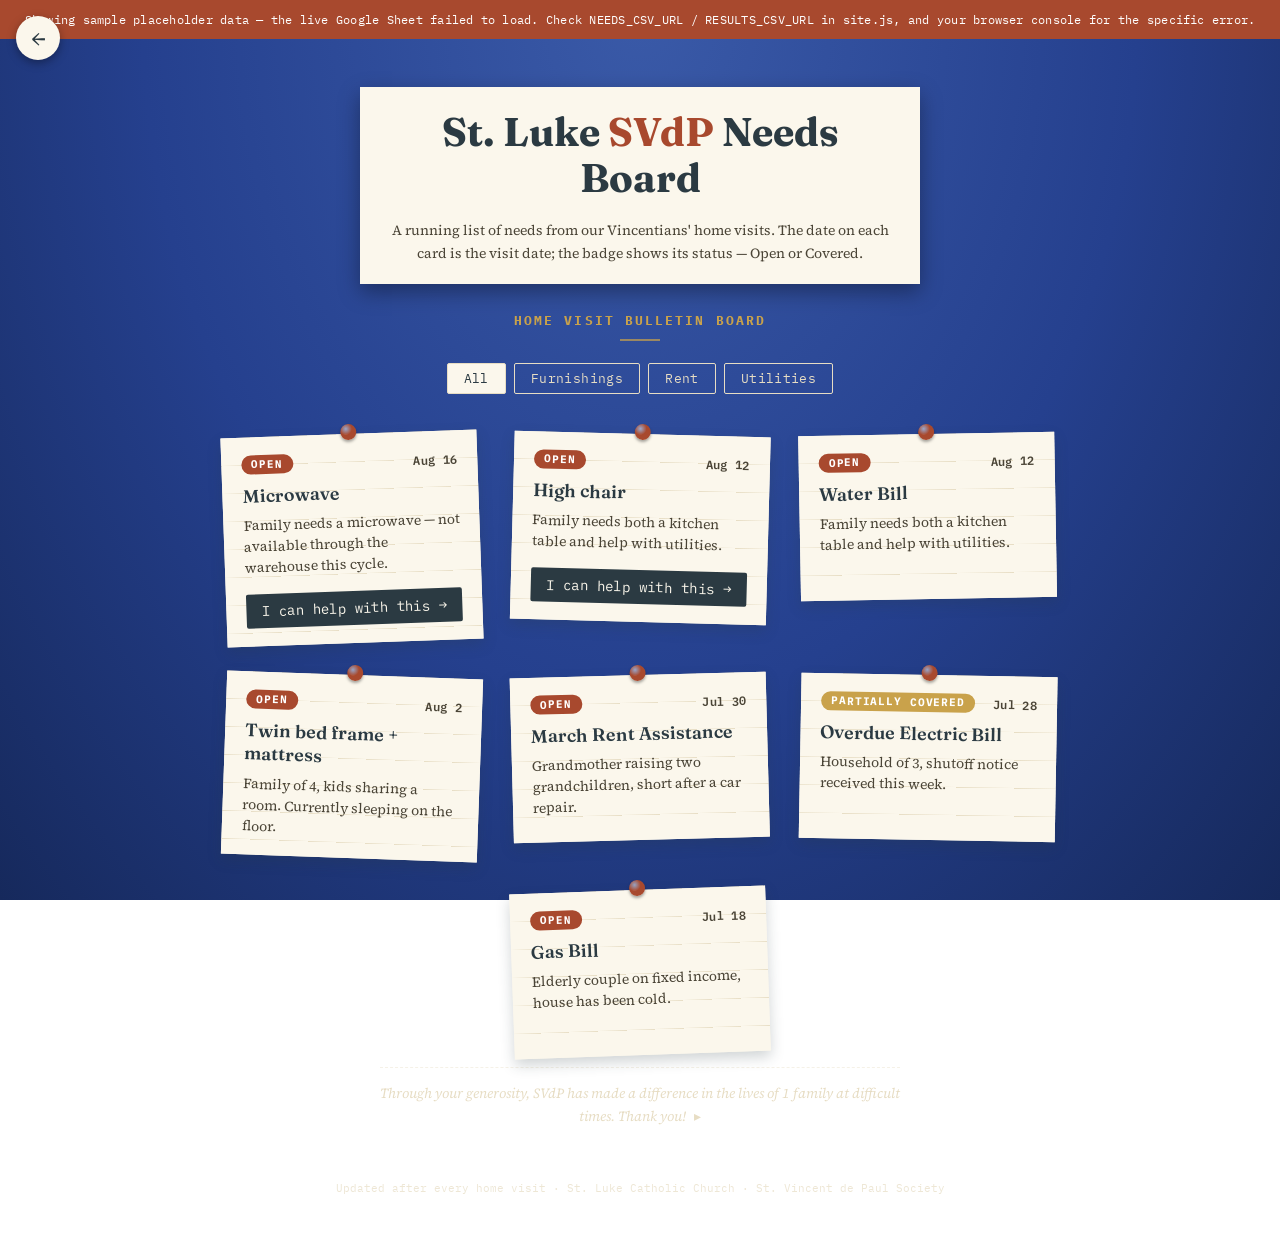
==== board.html @ 1688e2d0 "Add files via upload" ====
<!DOCTYPE html>
<html lang="en">
<head>
<meta charset="UTF-8" />
<meta name="viewport" content="width=device-width, initial-scale=1.0" />
<title>St. Luke SVdP Needs Board</title>
<link rel="preconnect" href="https://fonts.googleapis.com">
<link href="https://fonts.googleapis.com/css2?family=Fraunces:opsz,wght@9..144,400;9..144,600;9..144,700&family=Source+Serif+4:ital,wght@0,400;0,600;1,400&family=IBM+Plex+Mono:wght@400;600;700&display=swap" rel="stylesheet">
<link rel="stylesheet" href="style.css">
</head>
<body class="page-board">
  <div class="container">
    <a href="index.html" class="back-btn" aria-label="Back to home">&larr;</a>

    <div class="intro-card">
      <h1 class="header-title">St. Luke <span class="title-accent">SVdP</span> Needs Board</h1>
      <p class="board-intro">A running list of needs from our Vincentians' home visits. The date on each card is the visit date; the badge shows its status — Open or Covered.</p>
    </div>

    <div class="section-label board-label">Home Visit Bulletin Board</div>
    <div class="filters" id="filters"></div>
    <div class="board" id="board"></div>

    <details class="served-archive">
      <summary id="served-summary">Through your generosity, SVdP has made a difference in the lives of families at difficult times. Thank you!</summary>
      <p class="served-note">No names, ever — just a record of the lives this parish has touched together, and the neighbors who still need our prayers.</p>
      <div class="served-board" id="served-board"></div>
    </details>

    <div class="footer-note">Updated after every home visit &middot; St. Luke Catholic Church &middot; St. Vincent de Paul Society</div>
  </div>

  <div class="toast" id="toast">Thank you. Someone from SVdP will reach out with next steps.</div>

<script src="site.js"></script>
<script>
  const CATEGORIES = ["All", "Furnishings", "Rent", "Utilities"];
  const ROTATIONS = [-2, 1.5, -1, 2, -1.5, 1, -2, 2];

  let NEEDS = [];
  let claimed = new Set();
  let filter = "All";

  function toast(msg) {
    const t = document.getElementById('toast');
    t.textContent = msg;
    t.classList.add('show');
    setTimeout(() => t.classList.remove('show'), 2800);
  }

  function renderFilters() {
    const el = document.getElementById('filters');
    el.innerHTML = '';
    CATEGORIES.forEach(cat => {
      const btn = document.createElement('button');
      btn.className = 'filter-btn' + (filter === cat ? ' active' : '');
      btn.textContent = cat;
      btn.onclick = () => { filter = cat; renderFilters(); renderBoard(); };
      el.appendChild(btn);
    });
  }

  function claimNeed(need) {
    claimed.add(need.id);
    renderBoard();
    toast("Opening an email to notify SVdP — please hit send to complete your claim.");

    const subject = `SVdP Needs Board: I can help with "${need.title}"`;
    const body =
`Hi,

I'd like to help with this need from the St. Luke SVdP Needs Board:

Item: ${need.title}
Details: ${need.detail || ''}

My name:
Best way to reach me:

Thank you!`;
    const mailto = `mailto:${CLAIM_NOTIFY_EMAIL}?subject=${encodeURIComponent(subject)}&body=${encodeURIComponent(body)}`;
    window.location.href = mailto;
  }

  function shareText(need) {
    if (need.category === 'Furnishings') {
      return `A neighbor near St. Luke needs a ${need.title.toLowerCase()}. Could you help? `;
    }
    return `A neighbor near St. Luke needs help with ${need.title.toLowerCase()} (about $${need.amount || '?'}). Gifts go to St. Luke's SVdP fund: `;
  }

  function makeShareLink(need) {
    const a = document.createElement('a');
    a.className = 'share-link';
    a.href = '#';
    a.textContent = 'Share this need →';
    a.onclick = (e) => {
      e.preventDefault();
      const text = shareText(need) + window.location.href;
      if (navigator.share) {
        navigator.share({ text }).catch(() => {});
      } else if (navigator.clipboard) {
        navigator.clipboard.writeText(text);
        toast('Share text copied — paste it to a friend.');
      }
    };
    return a;
  }

  function renderStatusCard(need) {
    const status = (need.status || 'Open');
    const color = statusColor(status);
    const isCovered = status.toLowerCase() === 'covered';
    const card = document.createElement('div');
    card.className = 'card' + (isCovered ? ' covered' : '');
    card.innerHTML = `
      <div>
        <div class="card-top-row">
          <div class="status-badge" style="background:${color};">${status}</div>
          <div class="card-date">${formatMonthDay(need.date_posted)}</div>
        </div>
        <h3 class="card-title">${need.title || ''}</h3>
        <p class="card-detail">${need.detail || ''}</p>
      </div>
    `;
    // Share link hidden for now, per request — keep makeShareLink() intact
    // for when this gets revisited. card.appendChild(makeShareLink(need));
    return card;
  }

  function renderClaimCard(need) {
    // A Household item is "claimed" either locally (someone just clicked "I
    // can help") or because the sheet already shows it Covered (i.e. the
    // distribution center already fulfilled it).
    const sheetCovered = (need.status || '').toLowerCase() === 'covered';
    const isClaimed = claimed.has(need.id) || sheetCovered;
    const color = statusColor(need.status);
    const card = document.createElement('div');
    card.className = 'card' + (isClaimed ? ' claimed' : '');
    card.innerHTML = `
      <div>
        <div class="card-top-row">
          <div class="status-badge" style="background:${isClaimed && !sheetCovered ? 'var(--sage)' : color};">${sheetCovered ? need.status : (isClaimed ? 'Claimed' : (need.status || 'Open'))}</div>
          <div class="card-date">${formatMonthDay(need.date_posted)}</div>
        </div>
        <h3 class="card-title">${need.title || ''}</h3>
        <p class="card-detail">${need.detail || ''}</p>
      </div>
      ${sheetCovered ? '' : `
        <button class="card-btn ${isClaimed ? 'claimed-btn' : ''}" ${isClaimed ? 'disabled' : ''}>
          ${isClaimed ? "Thank you — we'll follow up" : "I can help with this →"}
        </button>
      `}
    `;
    if (!isClaimed) card.querySelector('button').onclick = () => claimNeed(need);
    // Share link hidden for now, per request — keep makeShareLink() intact
    // for when this gets revisited. card.appendChild(makeShareLink(need));
    return card;
  }

  // Most household items go through SVdP's central warehouse — no
  // parishioner action needed. Informational only: status badge, no claim
  // button, no share link (there's nothing for a parishioner to help with).
  function renderWarehouseCard(need) {
    const status = (need.status || 'Open');
    const color = statusColor(status);
    const isCovered = status.toLowerCase() === 'covered';
    const card = document.createElement('div');
    card.className = 'card' + (isCovered ? ' covered' : '');
    card.innerHTML = `
      <div>
        <div class="card-top-row">
          <div class="status-badge" style="background:${color};">${status}</div>
          <div class="card-date">${formatMonthDay(need.date_posted)}</div>
        </div>
        <h3 class="card-title">${need.title || ''}</h3>
        <p class="card-detail">${need.detail || ''}</p>
      </div>
    `;
    return card;
  }

  function renderBoard() {
    const el = document.getElementById('board');
    el.innerHTML = '';
    const visible = visibleNeeds(NEEDS);
    const filteredRaw = filter === "All" ? visible : visible.filter(n => n.category === filter);
    const filtered = sortForBoard(filteredRaw);
    if (!filtered.length) {
      el.innerHTML = '<div class="empty-note">No open needs in this category right now — thank you!</div>';
      return;
    }
    filtered.forEach((need, i) => {
      const wrap = document.createElement('div');
      wrap.className = 'card-wrap';
      wrap.style.transform = `rotate(${ROTATIONS[i % ROTATIONS.length]}deg)`;

      // Thumbtack is always the same red — it's a physical pin holding the
      // card to the board, not a status indicator (the in-card badge is).
      const pin = document.createElement('div');
      pin.className = 'card-pin';

      let card;
      if (need.category === 'Furnishings') {
        card = need.subtype === 'special' ? renderClaimCard(need) : renderWarehouseCard(need);
      } else {
        card = renderStatusCard(need);
      }

      wrap.appendChild(pin);
      wrap.appendChild(card);
      el.appendChild(wrap);
    });
  }

  function renderServed(needs) {
    const served = servedNeeds(needs);
    const summaryEl = document.getElementById('served-summary');
    if (summaryEl) {
      const familyWord = served.length === 1 ? 'family' : 'families';
      summaryEl.textContent = `Through your generosity, SVdP has made a difference in the lives of ${served.length} ${familyWord} at difficult times. Thank you!`;
    }

    const el = document.getElementById('served-board');
    if (!el) return;
    el.innerHTML = '';
    if (!served.length) {
      el.innerHTML = '<div class="empty-note">No completed needs on record yet.</div>';
      return;
    }
    const sorted = [...served].sort((a, b) =>
      parseDateSortable(b.date_covered || b.date_posted).localeCompare(parseDateSortable(a.date_covered || a.date_posted))
    );
    sorted.forEach((need, i) => {
      const wrap = document.createElement('div');
      wrap.className = 'card-wrap';
      wrap.style.transform = `rotate(${ROTATIONS[i % ROTATIONS.length]}deg)`;

      // Sage pin (instead of the live board's red) is the one intentional
      // visual difference from the board — a quiet cue that these are past,
      // resolved needs. The card itself reuses the exact same renderers as
      // the live board, so it shows the same home-visit date + status
      // badge (reading "Covered", straight from need.status) rather than a
      // bespoke "✓ Provided" tag.
      const pin = document.createElement('div');
      pin.className = 'card-pin';
      pin.style.background = 'radial-gradient(circle at 35% 30%, #fff8 0%, var(--sage) 40%, var(--sage) 100%)';

      let card;
      if (need.category === 'Furnishings') {
        card = need.subtype === 'special' ? renderClaimCard(need) : renderWarehouseCard(need);
      } else {
        card = renderStatusCard(need);
      }

      wrap.appendChild(pin);
      wrap.appendChild(card);
      el.appendChild(wrap);
    });
  }

  function renderGlance(resultsRows, needs) {
    const sentenceEl = document.getElementById('snapshot-sentence');
    if (sentenceEl) sentenceEl.innerHTML = buildSnapshotSentence(resultsRows);

    const labelEl = document.getElementById('glance-label');
    if (labelEl) labelEl.textContent = glanceHeading(needs);
  }

  async function init() {
    NEEDS = await loadNeeds();
    renderFilters();
    renderBoard();
    renderServed(NEEDS);
    renderGlance(await loadResults(), NEEDS);
    showFallbackWarningIfNeeded();
  }
  init();
</script>
</body>
</html>
---- style.css ----
:root {
  --bg1: #3A5AA8; --bg2: #25408E; --bg3: #16295C;  /* St. Luke brand blue, light to dark */
  --paper: #FBF7EC; --paperline: #E7DDC4;
  --ink: #2B3A42; --inktext: #4A4436;
  --rust: #A8492E; --gold: #C9A24B; --sage: #7C8B6F;
  --blue: #25408E;
}
* { box-sizing: border-box; }
body {
  margin: 0;
  font-family: 'Source Serif 4', serif;
  background: radial-gradient(ellipse at top, var(--bg1) 0%, var(--bg2) 55%, var(--bg3) 100%);
  background-attachment: fixed;
}
.container { max-width: 960px; margin: 0 auto; padding: 48px 20px 30px; position: relative; }
.fallback-warning {
  background: #A8492E; color: #fff; font-family: 'IBM Plex Mono', monospace;
  font-size: 12px; letter-spacing: 0.02em; text-align: center; line-height: 1.6;
  padding: 10px 20px;
}

/* ---- Shared across both pages (identical on board.html and index.html) ---- */
.section-label {
  font-family: 'IBM Plex Mono', monospace; font-size: 13px; font-weight: 700; text-transform: uppercase;
  letter-spacing: 0.16em; color: var(--gold); text-align: center; margin-bottom: 22px;
}
.section-label::after {
  content: '';
  display: block;
  width: 40px; height: 2px;
  background: var(--gold);
  opacity: 0.7;
  margin: 10px auto 0;
}
.section-label.board-label { margin-top: 28px; }
.card-pin {
  position: absolute; left: 50%; top: -10px; transform: translateX(-50%);
  width: 16px; height: 16px; border-radius: 50%;
  background: radial-gradient(circle at 35% 30%, #fff8 0%, var(--rust) 40%, var(--rust) 100%);
  box-shadow: 0 2px 3px rgba(0,0,0,0.35); z-index: 10;
}
.card-urgency { font-family: 'IBM Plex Mono', monospace; font-size: 11px; text-transform: uppercase; letter-spacing: 0.1em; font-weight: 600; margin-bottom: 6px; }
.footer-note { text-align: center; font-family: 'IBM Plex Mono', monospace; font-size: 11px; color: #E7DDC4; opacity: 0.7; padding-bottom: 16px; }

.back-btn {
  position: fixed; top: 16px; left: 16px; z-index: 100;
  width: 44px; height: 44px; border-radius: 50%;
  background: var(--paper); box-shadow: 0 3px 10px rgba(0,0,0,0.35);
  display: flex; align-items: center; justify-content: center;
  text-decoration: none; color: var(--ink);
  font-size: 20px; font-weight: 700; line-height: 1;
  transition: transform 0.15s ease, box-shadow 0.15s ease;
}
.back-btn:hover { transform: scale(1.08); box-shadow: 0 5px 14px rgba(0,0,0,0.45); }

.page-board .filters { display: flex; justify-content: center; gap: 8px; flex-wrap: wrap; margin-bottom: 40px; }
.page-board .filter-btn {
  font-family: 'IBM Plex Mono', monospace;
  font-size: 13px; letter-spacing: 0.03em;
  padding: 6px 16px;
  background: transparent; color: var(--paperline);
  border: 1px solid var(--paperline);
  cursor: pointer; border-radius: 2px;
}
.page-board .filter-btn.active { background: var(--paper); color: var(--ink); }

.page-board .board { display: flex; flex-wrap: wrap; justify-content: center; gap: 32px; }

.page-board .card-btn {
  margin-top: 16px; font-family: 'IBM Plex Mono', monospace; font-size: 14px; letter-spacing: 0.03em;
  padding: 8px 0; background: var(--ink); color: var(--paper); border: none; border-radius: 2px; cursor: pointer;
}
.page-board .card-btn.claimed-btn { background: transparent; color: var(--sage); border: 1px solid var(--sage); cursor: default; }
.page-board .card-top-row { display: flex; align-items: center; justify-content: space-between; margin-bottom: 10px; line-height: 1; }
.page-board .status-badge {
  display: inline-block; font-family: 'IBM Plex Mono', monospace; font-size: 11px; line-height: 1;
  text-transform: uppercase; letter-spacing: 0.08em; font-weight: 700;
  padding: 4px 10px; border-radius: 10px; color: #fff;
}
.page-board .card-date {
  font-family: 'IBM Plex Mono', monospace; font-size: 12px; font-weight: 600; letter-spacing: 0.03em; line-height: 1;
  color: var(--inktext);
}
.page-board .amount-note { font-size: 12px; color: var(--inktext); opacity: 0.75; margin: 8px 0 0; }
.page-board .empty-note {
  text-align: center; color: var(--paperline); font-family: 'IBM Plex Mono', monospace;
  font-size: 13px; padding: 20px;
}
.page-board .share-link {
  display: block; text-align: center; margin-top: 14px;
  font-family: 'IBM Plex Mono', monospace; font-size: 11px;
  color: var(--sage); text-decoration: none; opacity: 0.8;
}
.page-board .share-link:hover { opacity: 1; text-decoration: underline; }
.page-board .toast {
  position: fixed; bottom: 28px; left: 50%; transform: translateX(-50%) translateY(20px);
  padding: 12px 20px; background: var(--ink); color: var(--paper); font-size: 14px;
  box-shadow: 0 8px 20px rgba(0,0,0,0.4); border-radius: 2px;
  opacity: 0; transition: opacity 0.3s, transform 0.3s; pointer-events: none;
  max-width: 320px; text-align: center;
}
.page-board .toast.show { opacity: 1; transform: translateX(-50%) translateY(0); }

/* ---- board.html versions of shared-name components (sized larger) ---- */
.page-board .intro-card {
  max-width: 560px; margin: 0 auto 28px; text-align: center;
  padding: 22px 30px 20px; background: var(--paper);
  box-shadow: 0 8px 20px rgba(0,0,0,0.35);
}
.page-board .header-eyebrow {
  font-family: 'IBM Plex Mono', monospace;
  font-size: 10px;
  text-transform: uppercase;
  letter-spacing: 0.25em;
  color: var(--blue);
  margin-bottom: 4px;
}
.page-board .header-title {
  font-family: 'Fraunces', serif;
  font-weight: 700;
  font-size: 40px;
  color: var(--ink);
  margin: 0 0 18px;
  line-height: 1.15;
}
.page-board .header-title .title-accent { color: var(--rust); }
.page-board .board-intro {
  font-size: 14px; line-height: 1.6; color: var(--inktext); margin: 0;
}
.page-board .snapshot-sentence {
  font-size: 14px; line-height: 1.5; color: var(--ink);
  margin: 0 0 12px; font-family: 'Source Serif 4', serif;
}
.page-board .snapshot-sentence p { margin: 0 0 8px; }
.page-board .snapshot-sentence p:last-child { margin-bottom: 0; }
.page-board .snapshot-sentence strong { font-family: 'Fraunces', serif; color: var(--rust); }
.page-board .fund-give-btn {
  display: inline-block; font-family: 'IBM Plex Mono', monospace; font-size: 13px;
  background: var(--blue); color: var(--paper); padding: 9px 22px; text-decoration: none; border-radius: 2px;
}
.page-board .thank-you-note {
  font-family: 'Fraunces', serif; font-style: italic; font-weight: 600;
  font-size: 15px; line-height: 1.4; color: var(--rust);
  max-width: 420px; margin: 12px auto 0; padding-top: 10px;
  border-top: 1px solid var(--paperline);
}
.page-board .giving-details { margin-top: 6px; }
.page-board .giving-details summary {
  font-family: 'IBM Plex Mono', monospace; font-size: 11px; text-transform: uppercase;
  letter-spacing: 0.06em; color: var(--sage); cursor: pointer; list-style: none;
}
.page-board .giving-details summary::-webkit-details-marker { display: none; }
.page-board .giving-details summary::after { content: ' \25B8'; display: inline-block; margin-left: 6px; transition: transform 0.2s ease; }
.page-board .giving-details[open] summary::after { transform: rotate(90deg); }
.page-board .giving-details summary:hover { color: var(--ink); }
.page-board .giving-details[open] summary { color: var(--ink); margin-bottom: 8px; }
.page-board .giving-details p {
  font-size: 12px; line-height: 1.6; color: var(--inktext); opacity: 0.85;
  max-width: 420px; margin: 0 auto; text-align: center;
}

.page-board .served-archive {
  max-width: 900px; margin: 12px auto 40px; text-align: center;
}
.page-board .served-archive summary {
  font-family: 'Source Serif 4', serif; font-size: 14px; font-style: italic;
  color: var(--paperline); cursor: pointer; list-style: none;
  padding: 14px 0; border-top: 1px dashed rgba(231,221,196,0.4);
  max-width: 520px; margin: 0 auto; line-height: 1.6;
}
.page-board .served-archive summary::-webkit-details-marker { display: none; }
.page-board .served-archive summary::after {
  content: '\25B8'; display: inline-block; margin-left: 8px;
  font-style: normal; transition: transform 0.2s ease;
}
.page-board .served-archive[open] summary::after { transform: rotate(90deg); }
.page-board .served-archive summary:hover { color: var(--paper); }
.page-board .served-archive[open] summary { color: var(--paper); margin-bottom: 4px; }
.page-board .served-note {
  font-size: 12px; line-height: 1.6; color: var(--paperline); opacity: 0.85;
  max-width: 480px; margin: 0 auto 24px;
}
.page-board .served-board { display: flex; flex-wrap: wrap; justify-content: center; gap: 32px; }

.page-board .card-wrap { position: relative; width: 256px; }
.page-board .card {
  position: relative; min-height: 165px; padding: 18px 20px 18px;
  overflow: hidden;
  background: var(--paper);
  background-image: repeating-linear-gradient(var(--paper) 0px, var(--paper) 27px, var(--paperline) 28px);
  box-shadow: 0 6px 14px rgba(43,58,66,0.22);
  display: flex; flex-direction: column; justify-content: space-between;
  transition: transform 0.2s, opacity 0.3s, box-shadow 0.2s;
}
.page-board .card:not(.claimed):hover { transform: translateY(-4px); }
.page-board .card.claimed { opacity: 0.6; box-shadow: 0 2px 6px rgba(43,58,66,0.15); }
.page-board .card.covered { opacity: 0.75; }
.page-board .card-title { font-family: 'Fraunces', serif; font-weight: 600; font-size: 18px; color: var(--ink); margin: 0 0 8px; line-height: 1.3; }
.page-board .card-detail { font-size: 14px; line-height: 1.5; color: var(--inktext); margin: 0; }

/* ============================================================
   index.html only
   ============================================================ */
.page-index .section { margin-bottom: 56px; }

.page-index .preview-board { display: flex; flex-wrap: wrap; justify-content: center; gap: 28px; margin-bottom: 28px; }
.page-index .board-cta { text-align: center; }
.page-index .board-cta a {
  display: inline-block;
  font-family: 'IBM Plex Mono', monospace;
  font-size: 14px;
  background: var(--ink);
  color: var(--paper);
  padding: 10px 22px;
  text-decoration: none;
}

.page-index .drive-card {
  max-width: 480px; margin: 0 auto; text-align: center;
  padding: 28px 24px; background: var(--paper);
  box-shadow: 0 8px 20px rgba(0,0,0,0.35);
  transform: rotate(1deg);
}
.page-index .drive-eyebrow { font-family: 'IBM Plex Mono', monospace; font-size: 11px; text-transform: uppercase; letter-spacing: 0.2em; color: var(--rust); margin-bottom: 8px; }
.page-index .drive-title { font-family: 'Fraunces', serif; font-weight: 700; font-size: 26px; color: var(--ink); margin: 0; }
.page-index .drive-sub { font-size: 14px; line-height: 1.5; color: var(--inktext); margin: 10px 0 0; }

.page-index .table-card {
  background: var(--paper);
  box-shadow: 0 8px 20px rgba(0,0,0,0.3);
  padding: 8px;
  overflow-x: auto;
}
.page-index table { width: 100%; border-collapse: collapse; font-size: 13px; }
.page-index th, .page-index td {
  padding: 10px 14px; text-align: left;
  border-bottom: 1px solid var(--paperline);
  color: var(--inktext); white-space: nowrap;
}
.page-index th {
  font-family: 'IBM Plex Mono', monospace; font-size: 11px; text-transform: uppercase;
  letter-spacing: 0.06em; color: var(--ink); font-weight: 700;
}
.page-index tr.total-row td { font-weight: 700; color: var(--ink); border-top: 2px solid var(--ink); border-bottom: none; }
.page-index td.ytd-col { font-weight: 700; color: var(--ink); background: rgba(37,64,142,0.06); }

.page-index .sisters { display: flex; flex-wrap: wrap; justify-content: center; gap: 24px; }
.page-index .sister-card {
  width: 260px; padding: 20px; background: var(--paper);
  box-shadow: 0 6px 14px rgba(43,58,66,0.22);
}
.page-index .sister-name { font-family: 'Fraunces', serif; font-weight: 700; font-size: 17px; color: var(--ink); margin: 0 0 6px; }
.page-index .sister-blurb { font-size: 13px; color: var(--inktext); line-height: 1.5; margin: 0; }
.page-index .sister-details { margin-top: 8px; }
.page-index .sister-details summary {
  font-family: 'IBM Plex Mono', monospace; font-size: 10px; text-transform: uppercase;
  letter-spacing: 0.06em; color: var(--sage); cursor: pointer; list-style: none;
}
.page-index .sister-details summary::-webkit-details-marker { display: none; }
.page-index .sister-details summary::after { content: ' \25B8'; display: inline-block; margin-left: 6px; transition: transform 0.2s ease; }
.page-index .sister-details[open] summary::after { transform: rotate(90deg); }
.page-index .sister-details summary:hover { color: var(--ink); }
.page-index .sister-details[open] summary { color: var(--ink); margin-bottom: 8px; }
.page-index .sister-details p { font-size: 12px; line-height: 1.55; color: var(--inktext); opacity: 0.9; margin: 0; }

.page-index .volunteer-card {
  max-width: 480px; margin: 0 auto; text-align: center;
  padding: 28px 24px; background: var(--blue); color: var(--paper);
  box-shadow: 0 8px 20px rgba(0,0,0,0.35);
}
.page-index .volunteer-title { font-family: 'Fraunces', serif; font-weight: 700; font-size: 22px; margin: 0 0 8px; }
.page-index .volunteer-sub { font-size: 14px; line-height: 1.5; margin: 0 0 18px; opacity: 0.9; }
.page-index .volunteer-btn {
  display: inline-block; font-family: 'IBM Plex Mono', monospace; font-size: 14px;
  background: var(--paper); color: var(--blue); padding: 10px 22px; text-decoration: none;
}

/* ---- index.html versions of shared-name components (sized smaller) ---- */
.page-index .header { text-align: center; margin-bottom: 36px; }
.page-index .mission-details { margin-top: 12px; }
.page-index .mission-summary {
  display: inline-block; cursor: pointer; list-style: none;
  font-family: 'IBM Plex Mono', monospace; font-size: 11px; text-transform: uppercase;
  letter-spacing: 0.08em; color: var(--rust);
}
.page-index .mission-summary::-webkit-details-marker { display: none; }
.page-index .mission-summary::after { content: ' \25B8'; display: inline-block; margin-left: 6px; transition: transform 0.2s ease; }
.page-index .mission-details[open] .mission-summary::after { transform: rotate(90deg); }
.page-index .mission-summary:hover { color: var(--ink); }
.page-index .mission-details[open] .mission-summary { color: var(--ink); margin-bottom: 10px; }
.page-index .header-card {
  display: inline-block;
  padding: 22px 32px;
  background: var(--paper);
  box-shadow: 0 8px 20px rgba(0,0,0,0.35);
  transform: rotate(-1deg);
  max-width: 560px;
}
.page-index .site-logo {
  height: 40px; margin-bottom: 12px;
}
.page-index .header-eyebrow {
  font-family: 'IBM Plex Mono', monospace;
  font-size: 11px;
  text-transform: uppercase;
  letter-spacing: 0.25em;
  color: var(--blue);
  margin-bottom: 4px;
}
.page-index .header-title {
  font-family: 'Fraunces', serif;
  font-weight: 700;
  font-size: clamp(22px, 6.5vw, 32px);
  color: var(--ink);
  margin: 0 0 6px;
  white-space: nowrap;
}
.page-index .header-tagline {
  font-family: 'Fraunces', serif;
  font-style: italic;
  font-weight: 500;
  font-size: 15px;
  color: var(--rust);
  margin: 0 0 12px;
}
.page-index .header-sub {
  font-size: 14px;
  line-height: 1.6;
  color: var(--inktext);
  max-width: 480px;
  margin: 0 auto;
  text-align: left;
}
.page-index .header-sub + .header-sub { margin-top: 12px; }
.page-index .glance-card {
  max-width: 460px; margin: 0 auto 28px; text-align: center;
  padding: 22px 24px 20px; background: var(--paper);
  box-shadow: 0 8px 20px rgba(0,0,0,0.3);
}
.page-index .fund-label {
  font-family: 'IBM Plex Mono', monospace; font-size: 11px; text-transform: uppercase;
  letter-spacing: 0.2em; color: var(--rust); margin-bottom: 8px;
}
.page-index .snapshot-sentence {
  font-size: 14px; line-height: 1.6; color: var(--ink);
  margin: 0 0 14px; font-family: 'Source Serif 4', serif;
}
.page-index .snapshot-sentence p { margin: 0 0 10px; }
.page-index .snapshot-sentence p:last-child { margin-bottom: 0; }
.page-index .snapshot-sentence strong { font-family: 'Fraunces', serif; color: var(--rust); }
.page-index .fund-give-btn {
  display: inline-block; font-family: 'IBM Plex Mono', monospace; font-size: 13px;
  background: var(--blue); color: var(--paper); padding: 9px 22px; text-decoration: none; border-radius: 2px;
}
.page-index .thank-you-note {
  font-family: 'Fraunces', serif; font-style: italic; font-weight: 600;
  font-size: 15px; line-height: 1.5; color: var(--rust);
  max-width: 380px; margin: 14px auto 0; padding-top: 12px;
  border-top: 1px solid var(--paperline);
}
.page-index .giving-details { margin-top: 8px; }
.page-index .giving-details summary {
  font-family: 'IBM Plex Mono', monospace; font-size: 10px; text-transform: uppercase;
  letter-spacing: 0.06em; color: var(--sage); cursor: pointer; list-style: none;
}
.page-index .giving-details summary::-webkit-details-marker { display: none; }
.page-index .giving-details summary::after { content: ' \25B8'; display: inline-block; margin-left: 6px; transition: transform 0.2s ease; }
.page-index .giving-details[open] summary::after { transform: rotate(90deg); }
.page-index .giving-details summary:hover { color: var(--ink); }
.page-index .giving-details[open] summary { color: var(--ink); margin-bottom: 6px; }
.page-index .giving-details p {
  font-size: 11px; line-height: 1.5; color: var(--inktext); opacity: 0.85;
  max-width: 380px; margin: 0 auto; text-align: center;
}
.page-index .card-wrap { position: relative; width: 240px; }
.page-index .card {
  position: relative; min-height: 170px; padding: 16px 18px 18px;
  overflow: hidden;
  background: var(--paper);
  background-image: repeating-linear-gradient(var(--paper) 0px, var(--paper) 27px, var(--paperline) 28px);
  box-shadow: 0 6px 14px rgba(43,58,66,0.22);
  display: flex; flex-direction: column; justify-content: space-between;
  transition: transform 0.2s, opacity 0.3s, box-shadow 0.2s;
}
.page-index .card:not(.claimed):hover { transform: translateY(-4px); }
.page-index .card.claimed { opacity: 0.6; box-shadow: 0 2px 6px rgba(43,58,66,0.15); }
.page-index .card.covered { opacity: 0.75; }
.page-index .card-title { font-family: 'Fraunces', serif; font-weight: 600; font-size: 17px; color: var(--ink); margin: 0 0 6px; line-height: 1.3; }
.page-index .card-detail { font-size: 13px; line-height: 1.5; color: var(--inktext); margin: 0 0 10px; }
.page-index .card-btn {
  margin-top: 14px; font-family: 'IBM Plex Mono', monospace; font-size: 13px; letter-spacing: 0.03em;
  padding: 8px 0; background: var(--ink); color: var(--paper); border: none; border-radius: 2px; cursor: pointer;
}
.page-index .card-btn.claimed-btn { background: transparent; color: var(--sage); border: 1px solid var(--sage); cursor: default; }
.page-index .card-top-row { display: flex; align-items: center; justify-content: space-between; margin-bottom: 8px; line-height: 1; }
.page-index .status-badge {
  display: inline-block; font-family: 'IBM Plex Mono', monospace; font-size: 10px; line-height: 1;
  text-transform: uppercase; letter-spacing: 0.08em; font-weight: 700;
  padding: 4px 9px; border-radius: 10px; color: #fff;
}
.page-index .card-date {
  font-family: 'IBM Plex Mono', monospace; font-size: 11px; font-weight: 600; letter-spacing: 0.03em; line-height: 1;
  color: var(--inktext);
}
.page-index .amount-note { font-size: 11px; color: var(--inktext); opacity: 0.75; margin: 6px 0 0; }
.page-index .toast {
  position: fixed; bottom: 28px; left: 50%; transform: translateX(-50%) translateY(20px);
  padding: 12px 20px; background: var(--ink); color: var(--paper); font-size: 14px;
  box-shadow: 0 8px 20px rgba(0,0,0,0.4); border-radius: 2px;
  opacity: 0; transition: opacity 0.3s, transform 0.3s; pointer-events: none;
  max-width: 320px; text-align: center; z-index: 200;
}
.page-index .toast.show { opacity: 1; transform: translateX(-50%) translateY(0); }
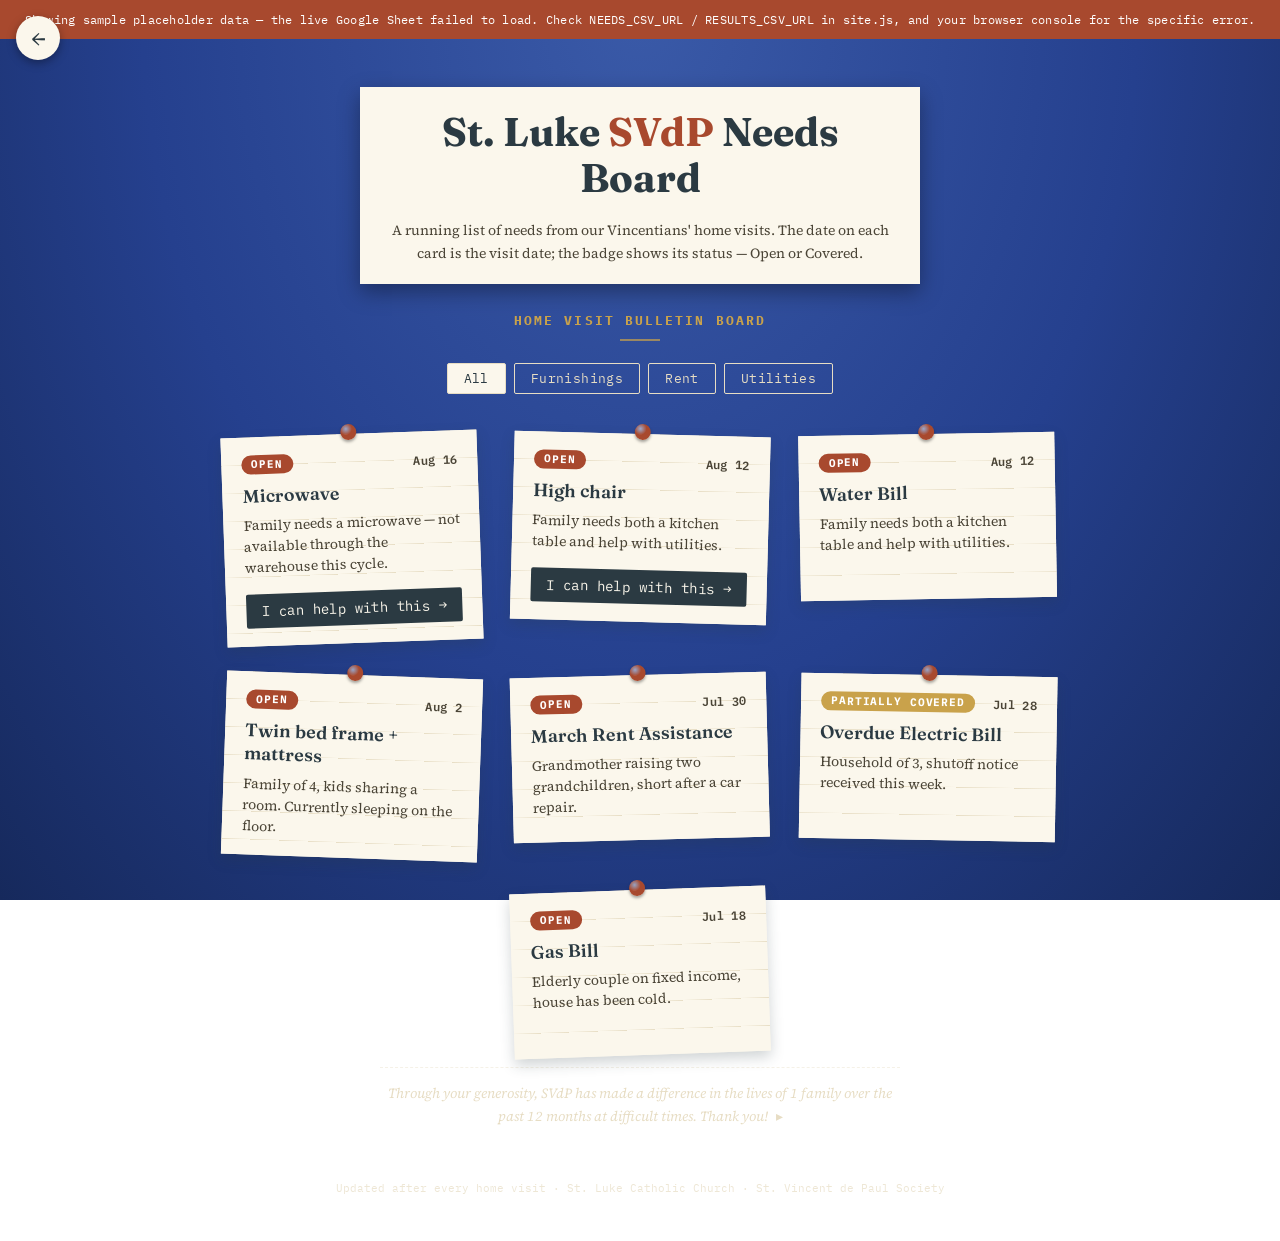
==== commit 3275150b: "Add files via upload" ====
--- a/board.html
+++ b/board.html
@@ -22,8 +22,8 @@
     <div class="board" id="board"></div>
 
     <details class="served-archive">
-      <summary id="served-summary">Through your generosity, SVdP has made a difference in the lives of families at difficult times. Thank you!</summary>
-      <p class="served-note">No names, ever — just a record of the lives this parish has touched together, and the neighbors who still need our prayers.</p>
+      <summary id="served-summary">Through your generosity, SVdP has made a difference in the lives of families over the past 12 months at difficult times. Thank you!</summary>
+      <p class="served-note">No names, ever — just a record of the lives this parish has touched together over the past year, and the neighbors who still need our prayers.</p>
       <div class="served-board" id="served-board"></div>
     </details>
 
@@ -217,8 +217,14 @@
     const served = servedNeeds(needs);
     const summaryEl = document.getElementById('served-summary');
     if (summaryEl) {
-      const familyWord = served.length === 1 ? 'family' : 'families';
-      summaryEl.textContent = `Through your generosity, SVdP has made a difference in the lives of ${served.length} ${familyWord} at difficult times. Thank you!`;
+      // Distinct FAMILIES, not needs — a family with e.g. both a rent need
+      // and a utility need covered is one family, not two. Same id-prefix
+      // dedup as outstandingNeedsSummary()'s families count elsewhere in
+      // this file (each expanded need's id is "<visitid>-H"/"-R"/etc., so
+      // the prefix identifies the family).
+      const familyCount = new Set(served.map(n => String(n.id).split('-')[0])).size;
+      const familyWord = familyCount === 1 ? 'family' : 'families';
+      summaryEl.textContent = `Through your generosity, SVdP has made a difference in the lives of ${familyCount} ${familyWord} over the past 12 months at difficult times. Thank you!`;
     }
 
     const el = document.getElementById('served-board');
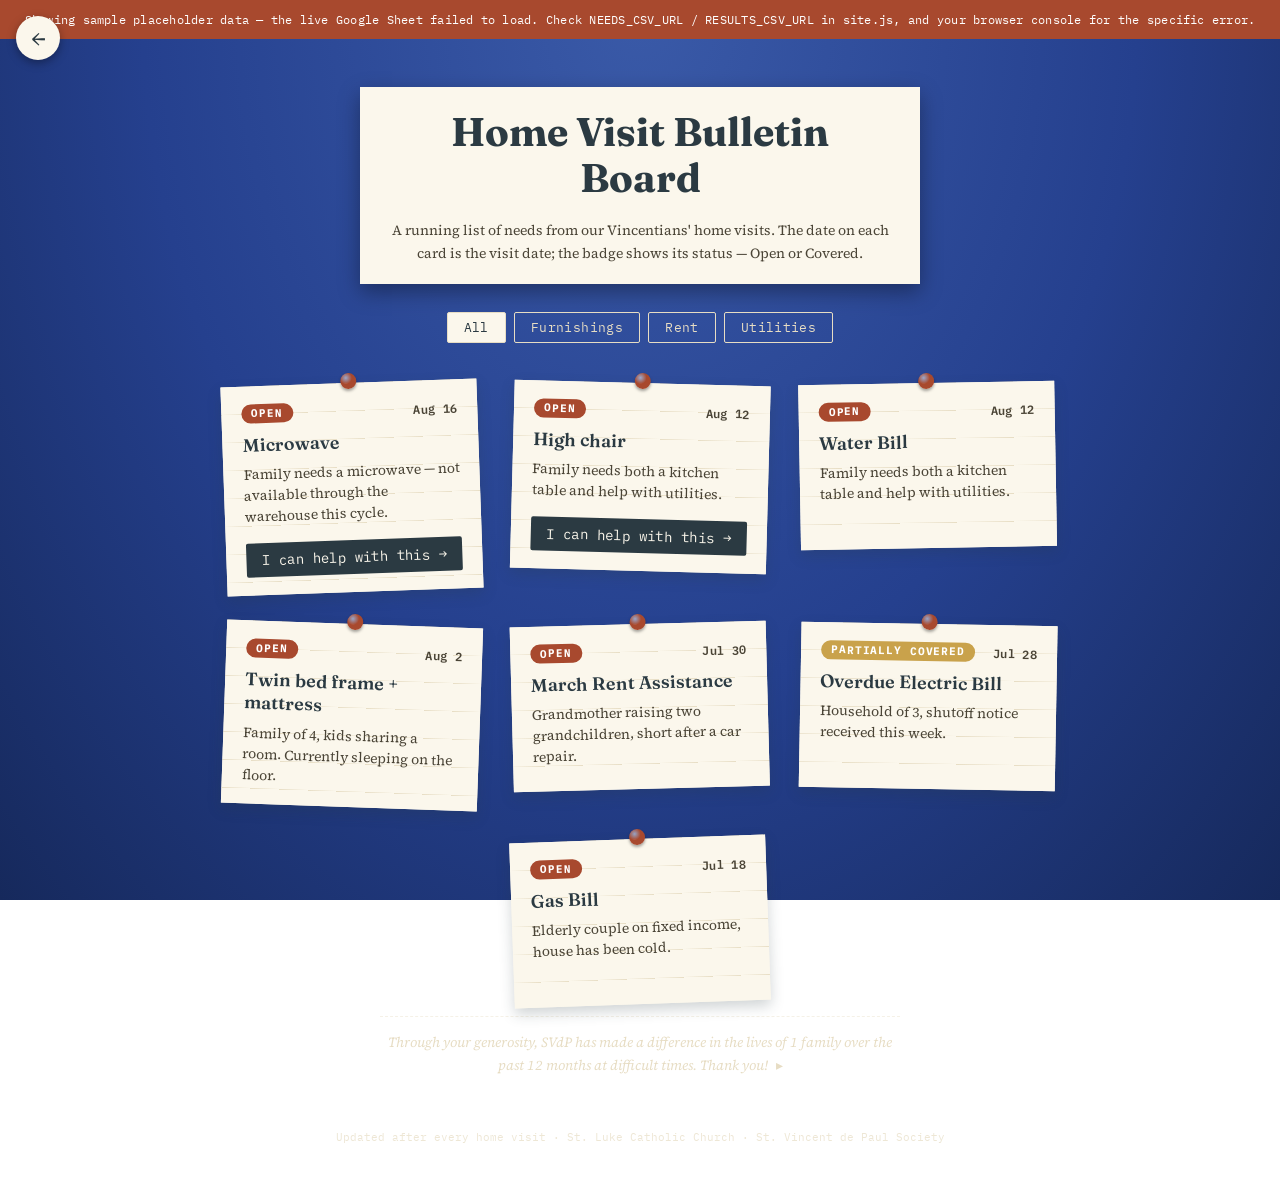
==== commit df74bf19: "Add files via upload" ====
--- a/board.html
+++ b/board.html
@@ -3,7 +3,7 @@
 <head>
 <meta charset="UTF-8" />
 <meta name="viewport" content="width=device-width, initial-scale=1.0" />
-<title>St. Luke SVdP Needs Board</title>
+<title>St. Luke SVdP — Home Visit Bulletin Board</title>
 <link rel="preconnect" href="https://fonts.googleapis.com">
 <link href="https://fonts.googleapis.com/css2?family=Fraunces:opsz,wght@9..144,400;9..144,600;9..144,700&family=Source+Serif+4:ital,wght@0,400;0,600;1,400&family=IBM+Plex+Mono:wght@400;600;700&display=swap" rel="stylesheet">
 <link rel="stylesheet" href="style.css">
@@ -13,11 +13,10 @@
     <a href="index.html" class="back-btn" aria-label="Back to home">&larr;</a>
 
     <div class="intro-card">
-      <h1 class="header-title">St. Luke <span class="title-accent">SVdP</span> Needs Board</h1>
+      <h1 class="header-title">Home Visit Bulletin Board</h1>
       <p class="board-intro">A running list of needs from our Vincentians' home visits. The date on each card is the visit date; the badge shows its status — Open or Covered.</p>
     </div>
 
-    <div class="section-label board-label">Home Visit Bulletin Board</div>
     <div class="filters" id="filters"></div>
     <div class="board" id="board"></div>
 
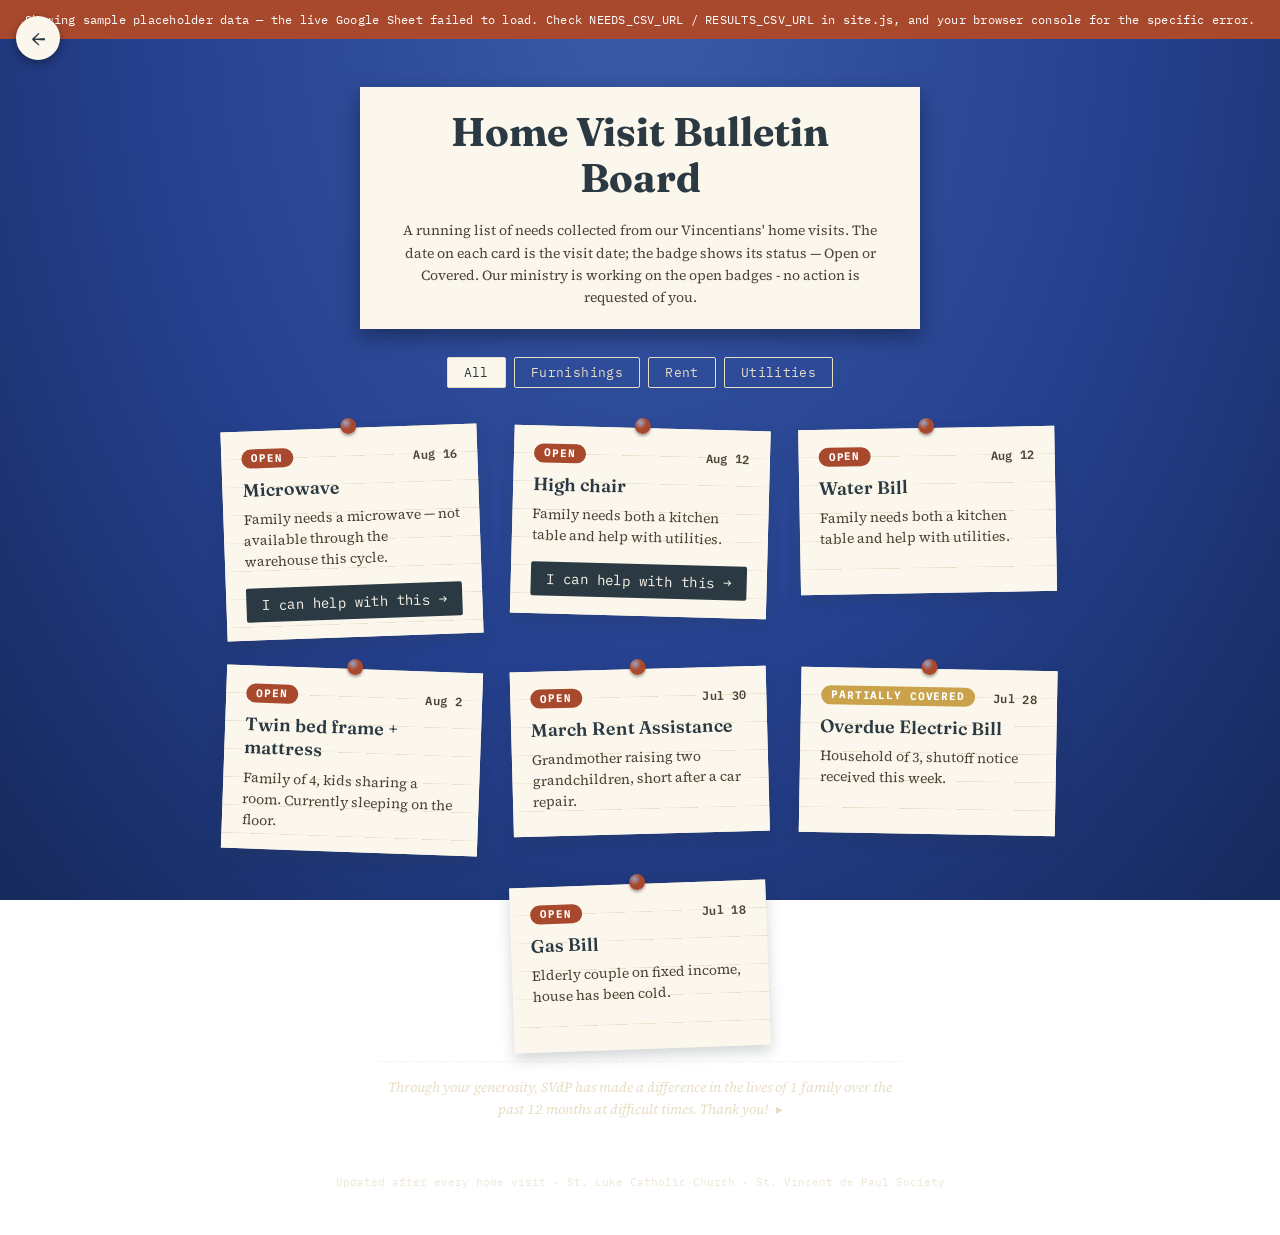
==== commit 55099cdd: "Add files via upload" ====
--- a/board.html
+++ b/board.html
@@ -14,7 +14,7 @@
 
     <div class="intro-card">
       <h1 class="header-title">Home Visit Bulletin Board</h1>
-      <p class="board-intro">A running list of needs from our Vincentians' home visits. The date on each card is the visit date; the badge shows its status — Open or Covered.</p>
+      <p class="board-intro">A running list of needs collected from our Vincentians' home visits. The date on each card is the visit date; the badge shows its status — Open or Covered. Our ministry is working on the open badges - no action is requested of you.</p>
     </div>
 
     <div class="filters" id="filters"></div>
--- a/style.css
+++ b/style.css
@@ -411,3 +411,13 @@
   max-width: 320px; text-align: center; z-index: 200;
 }
 .page-index .toast.show { opacity: 1; transform: translateX(-50%) translateY(0); }
+
+/* Mobile: the board's H1 is set for a wide desktop card and wraps to two
+   lines on a phone-width screen, eating a large share of the viewport
+   before any content shows. Scale it (and its surrounding spacing) down
+   below the width where that starts happening. */
+@media (max-width: 480px) {
+  .page-board .header-title { font-size: 26px; line-height: 1.2; margin-bottom: 12px; }
+  .page-board .intro-card { padding: 18px 20px 16px; }
+  .page-board .board-intro { font-size: 13px; }
+}
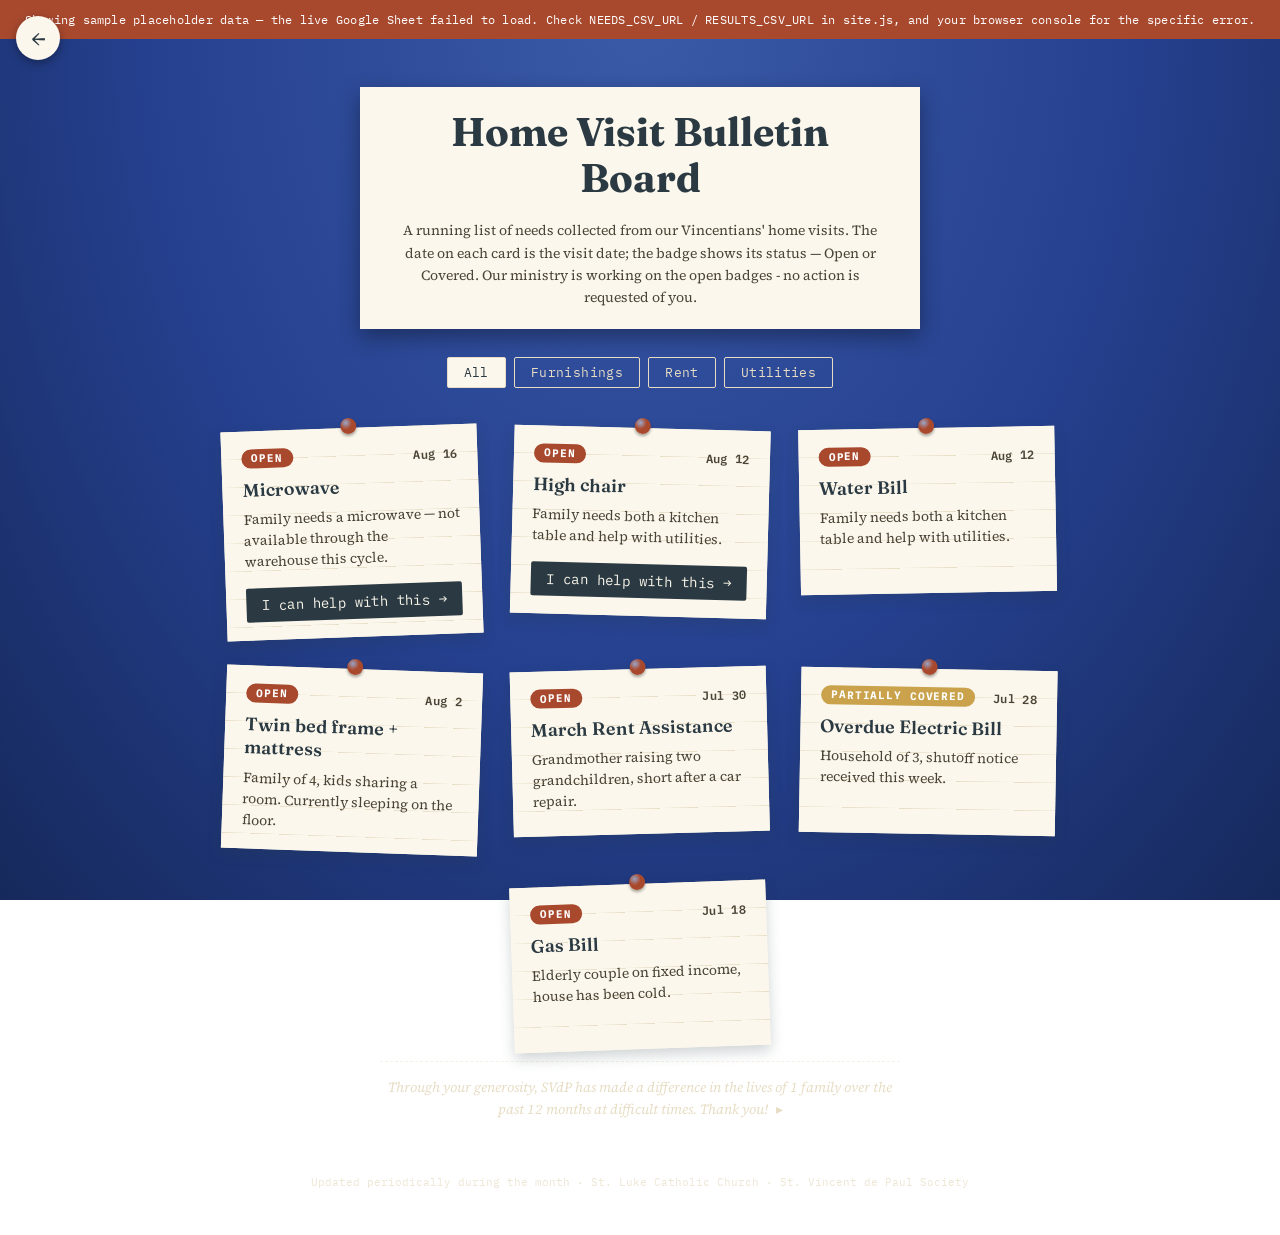
==== commit da61496f: "Add files via upload" ====
--- a/board.html
+++ b/board.html
@@ -26,7 +26,7 @@
       <div class="served-board" id="served-board"></div>
     </details>
 
-    <div class="footer-note">Updated after every home visit &middot; St. Luke Catholic Church &middot; St. Vincent de Paul Society</div>
+    <div class="footer-note">Updated periodically during the month &middot; St. Luke Catholic Church &middot; St. Vincent de Paul Society</div>
   </div>
 
   <div class="toast" id="toast">Thank you. Someone from SVdP will reach out with next steps.</div>
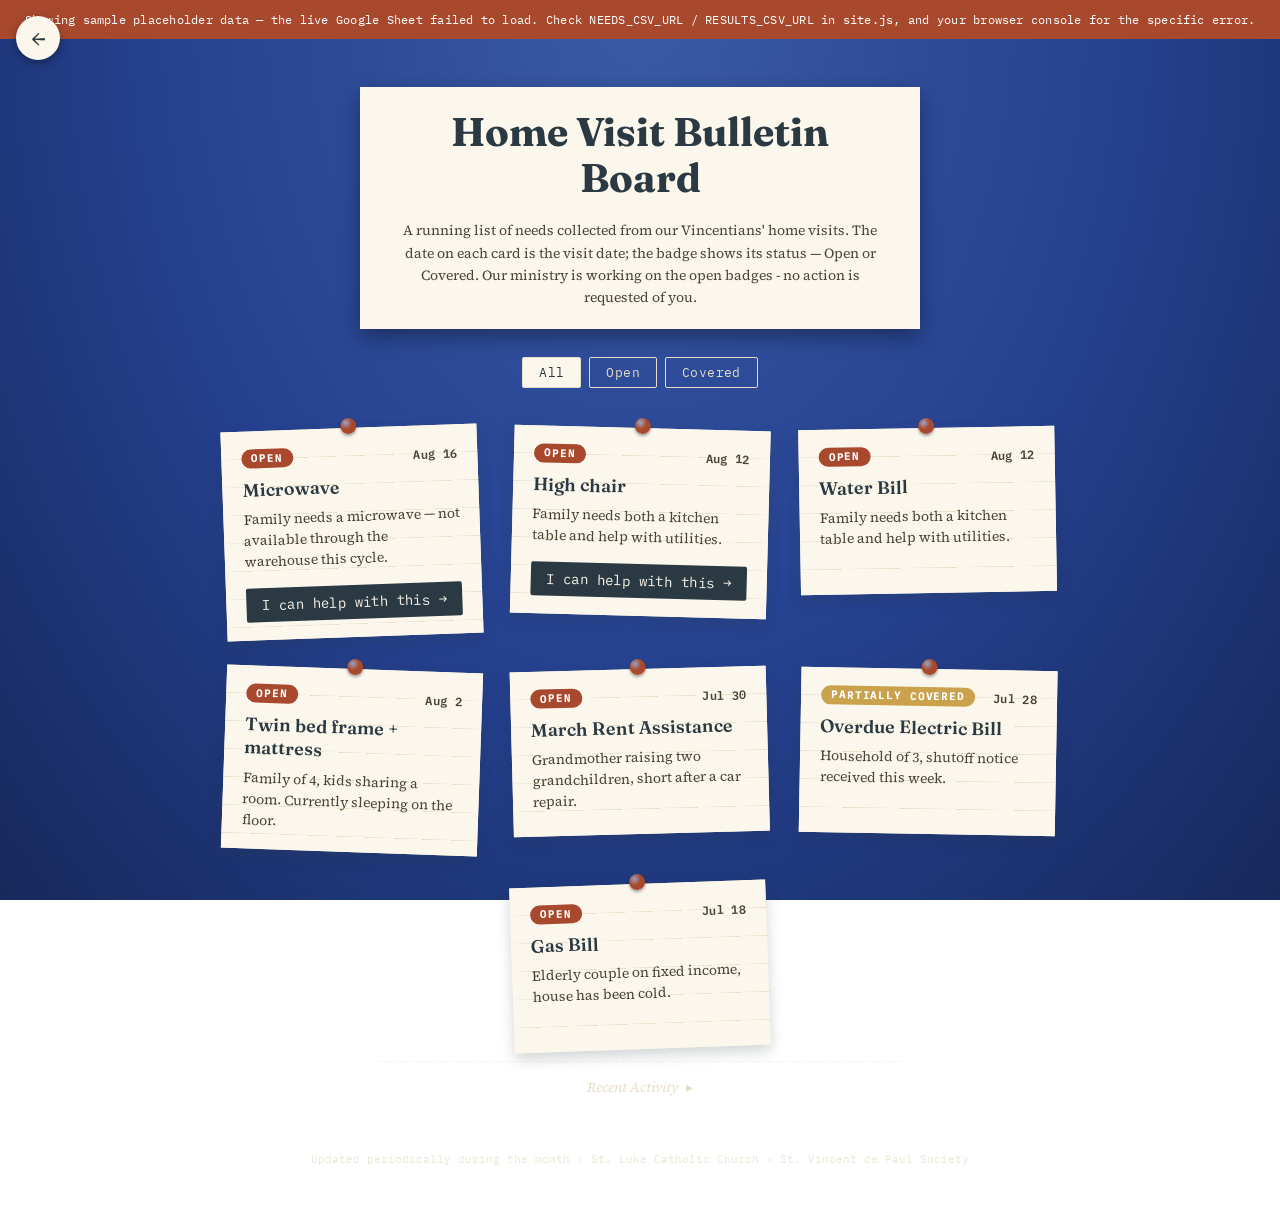
==== commit bff37112: "Add files via upload" ====
--- a/board.html
+++ b/board.html
@@ -21,8 +21,9 @@
     <div class="board" id="board"></div>
 
     <details class="served-archive">
-      <summary id="served-summary">Through your generosity, SVdP has made a difference in the lives of families over the past 12 months at difficult times. Thank you!</summary>
-      <p class="served-note">No names, ever — just a record of the lives this parish has touched together over the past year, and the neighbors who still need our prayers.</p>
+      <summary id="served-summary">Recent Activity</summary>
+      <p class="served-stat" id="served-stat"></p>
+      <p class="served-note">No names, ever — just a record of the lives this parish has touched together recently, and the neighbors who still need our prayers.</p>
       <div class="served-board" id="served-board"></div>
     </details>
 
@@ -33,12 +34,20 @@
 
 <script src="site.js"></script>
 <script>
-  const CATEGORIES = ["All", "Furnishings", "Rent", "Utilities"];
+  const STATUSES = ["All", "Open", "Covered"];
   const ROTATIONS = [-2, 1.5, -1, 2, -1.5, 1, -2, 2];
 
   let NEEDS = [];
   let claimed = new Set();
   let filter = "All";
+
+  // Buckets a need's real status into just "Open" or "Covered" for the
+  // filter buttons — "Partially Covered" is unused (see README) and
+  // "Unknown"/missing falls through to "Open", matching how visibleNeeds()
+  // already treats anything that isn't Covered as still-showing/active.
+  function statusBucket(need) {
+    return (need.status || 'Open').toLowerCase() === 'covered' ? 'Covered' : 'Open';
+  }
 
   function toast(msg) {
     const t = document.getElementById('toast');
@@ -50,11 +59,11 @@
   function renderFilters() {
     const el = document.getElementById('filters');
     el.innerHTML = '';
-    CATEGORIES.forEach(cat => {
+    STATUSES.forEach(s => {
       const btn = document.createElement('button');
-      btn.className = 'filter-btn' + (filter === cat ? ' active' : '');
-      btn.textContent = cat;
-      btn.onclick = () => { filter = cat; renderFilters(); renderBoard(); };
+      btn.className = 'filter-btn' + (filter === s ? ' active' : '');
+      btn.textContent = s;
+      btn.onclick = () => { filter = s; renderFilters(); renderBoard(); };
       el.appendChild(btn);
     });
   }
@@ -183,10 +192,10 @@
     const el = document.getElementById('board');
     el.innerHTML = '';
     const visible = visibleNeeds(NEEDS);
-    const filteredRaw = filter === "All" ? visible : visible.filter(n => n.category === filter);
+    const filteredRaw = filter === "All" ? visible : visible.filter(n => statusBucket(n) === filter);
     const filtered = sortForBoard(filteredRaw);
     if (!filtered.length) {
-      el.innerHTML = '<div class="empty-note">No open needs in this category right now — thank you!</div>';
+      el.innerHTML = '<div class="empty-note">No needs in this view right now — thank you!</div>';
       return;
     }
     filtered.forEach((need, i) => {
@@ -214,8 +223,8 @@
 
   function renderServed(needs) {
     const served = servedNeeds(needs);
-    const summaryEl = document.getElementById('served-summary');
-    if (summaryEl) {
+    const statEl = document.getElementById('served-stat');
+    if (statEl) {
       // Distinct FAMILIES, not needs — a family with e.g. both a rent need
       // and a utility need covered is one family, not two. Same id-prefix
       // dedup as outstandingNeedsSummary()'s families count elsewhere in
@@ -223,14 +232,14 @@
       // the prefix identifies the family).
       const familyCount = new Set(served.map(n => String(n.id).split('-')[0])).size;
       const familyWord = familyCount === 1 ? 'family' : 'families';
-      summaryEl.textContent = `Through your generosity, SVdP has made a difference in the lives of ${familyCount} ${familyWord} over the past 12 months at difficult times. Thank you!`;
+      statEl.textContent = `In the last ${RECENT_ACTIVITY_DAYS} days, SVdP has helped ${familyCount} ${familyWord} at difficult times. Thank you!`;
     }
 
     const el = document.getElementById('served-board');
     if (!el) return;
     el.innerHTML = '';
     if (!served.length) {
-      el.innerHTML = '<div class="empty-note">No completed needs on record yet.</div>';
+      el.innerHTML = '<div class="empty-note">No completed needs in the last ' + RECENT_ACTIVITY_DAYS + ' days yet.</div>';
       return;
     }
     const sorted = [...served].sort((a, b) =>
--- a/style.css
+++ b/style.css
@@ -176,6 +176,11 @@
 .page-board .served-archive[open] summary::after { transform: rotate(90deg); }
 .page-board .served-archive summary:hover { color: var(--paper); }
 .page-board .served-archive[open] summary { color: var(--paper); margin-bottom: 4px; }
+.page-board .served-stat {
+  font-family: 'Fraunces', serif; font-style: italic; font-weight: 600;
+  font-size: 14px; line-height: 1.5; color: var(--paper);
+  max-width: 480px; margin: 0 auto 6px;
+}
 .page-board .served-note {
   font-size: 12px; line-height: 1.6; color: var(--paperline); opacity: 0.85;
   max-width: 480px; margin: 0 auto 24px;
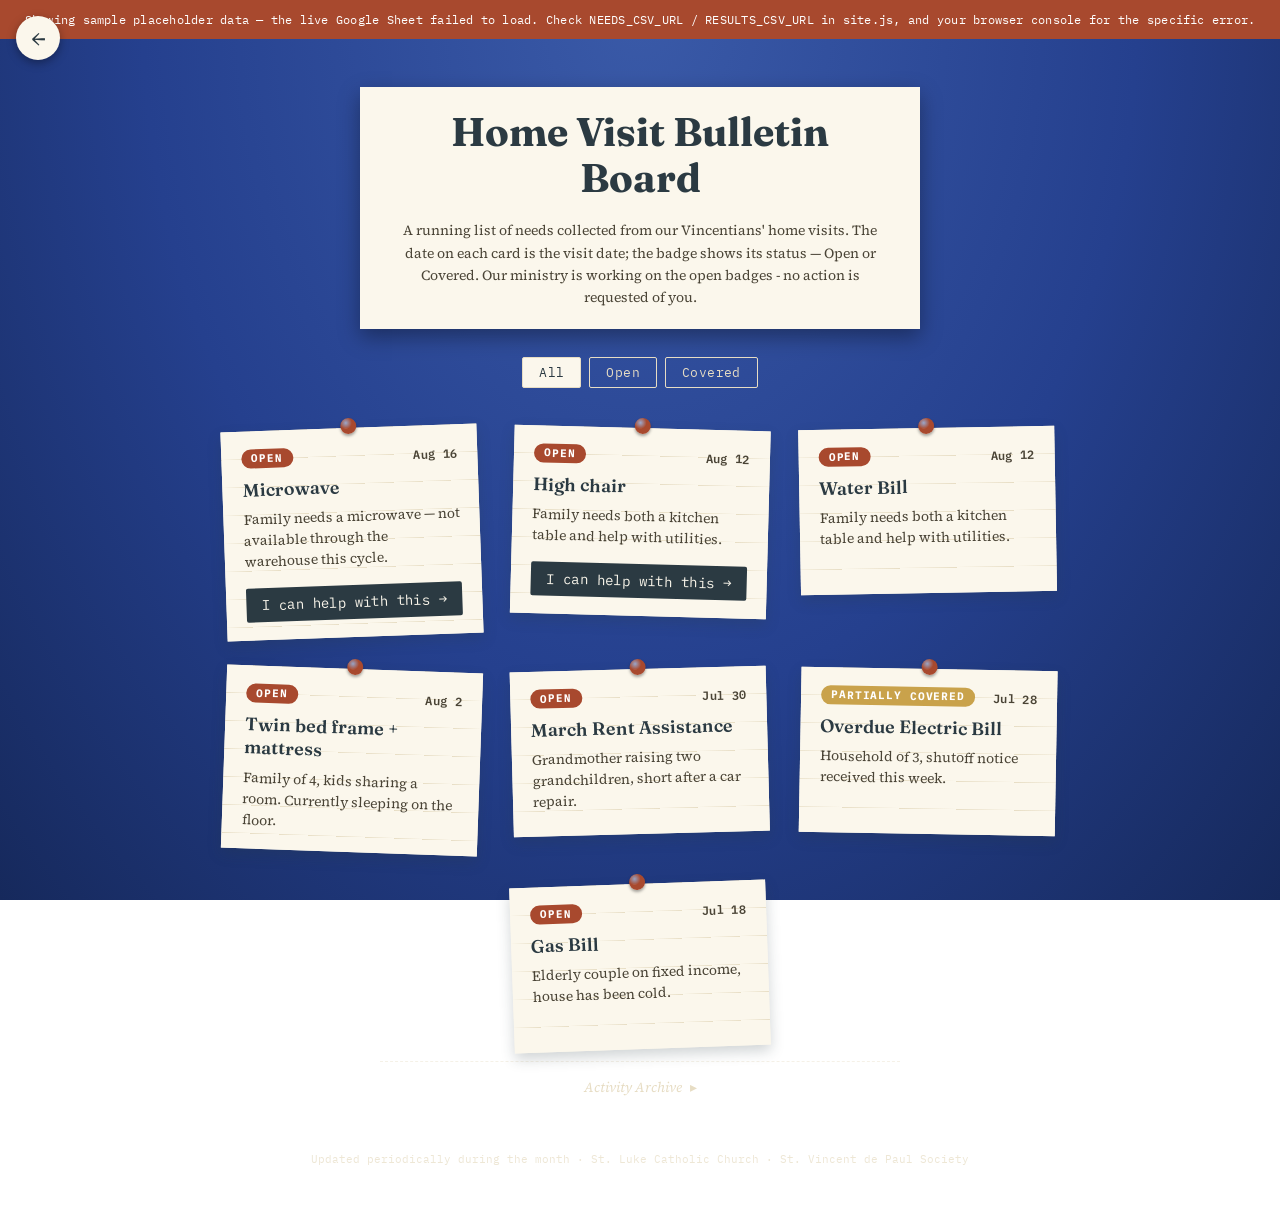
==== commit 0f5c7986: "Add files via upload" ====
--- a/board.html
+++ b/board.html
@@ -21,7 +21,7 @@
     <div class="board" id="board"></div>
 
     <details class="served-archive">
-      <summary id="served-summary">Recent Activity</summary>
+      <summary id="served-summary">Activity Archive</summary>
       <p class="served-stat" id="served-stat"></p>
       <p class="served-note">No names, ever — just a record of the lives this parish has touched together recently, and the neighbors who still need our prayers.</p>
       <div class="served-board" id="served-board"></div>
